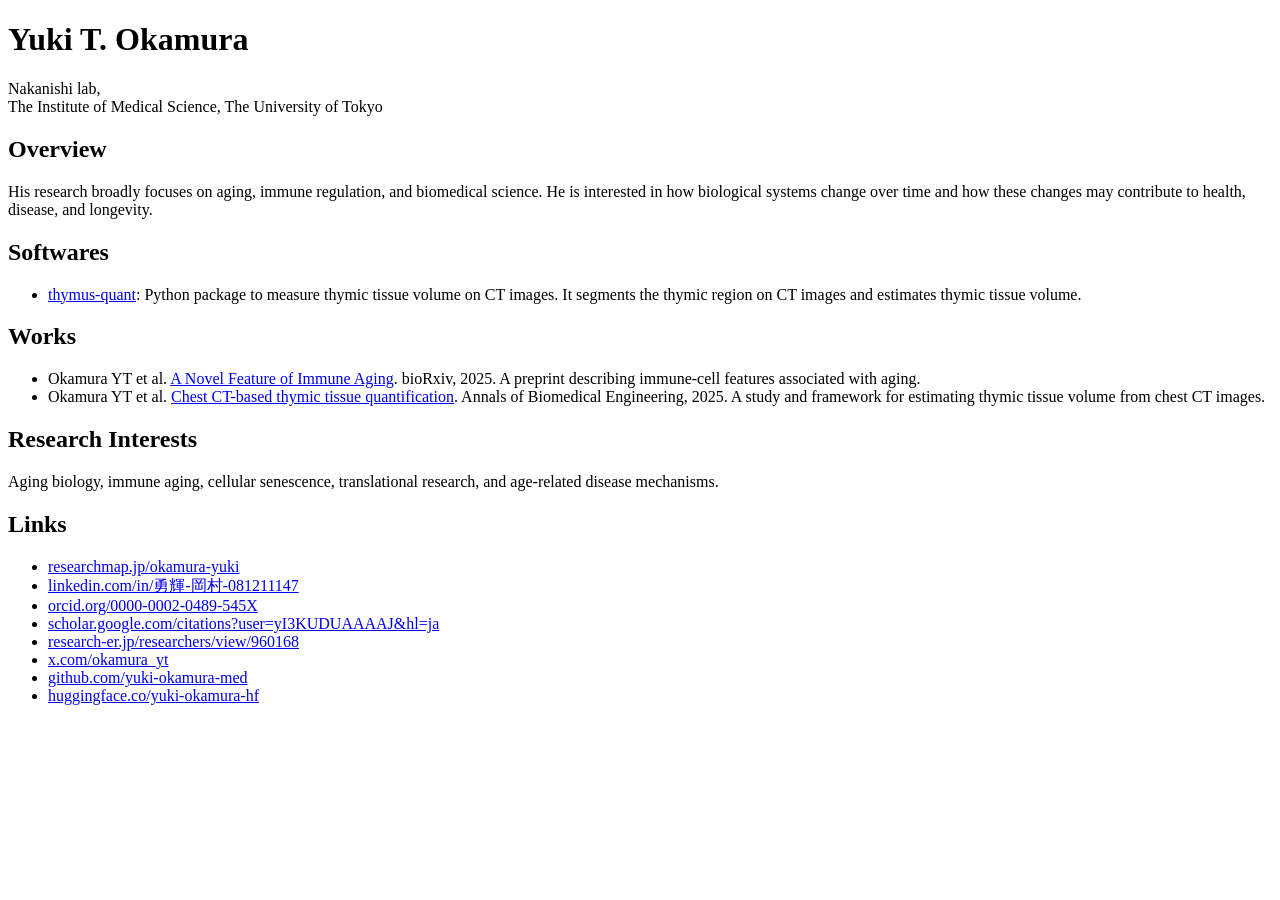
==== index.html @ 53ecd0bd "Update profile page with software and works" ====
<!doctype html>
<html lang="en">
<head>
  <meta charset="utf-8">
  <title>Yuki T. Okamura</title>
  <meta name="viewport" content="width=device-width, initial-scale=1">
  <meta name="description" content="Yuki T. Okamura is a researcher working on aging, immunity, and biomedical science.">
  <meta name="robots" content="index,follow">

<script type="application/ld+json">
{
  "@context": "https://schema.org",
  "@type": "Person",
  "name": "Yuki T. Okamura",
  "url": "https://yuki-okamura-med.github.io/profile/",
  "sameAs": [
    "https://researchmap.jp/okamura-yuki",
    "https://www.linkedin.com/in/%E5%8B%87%E8%BC%9D-%E5%B2%A1%E6%9D%91-081211147/?locale=en-US",
    "https://orcid.org/0000-0002-0489-545X",
    "https://scholar.google.com/citations?user=yI3KUDUAAAAJ&hl=ja",
    "https://research-er.jp/researchers/view/960168",
    "https://x.com/okamura_yt",
    "https://github.com/yuki-okamura-med/",
    "https://huggingface.co/yuki-okamura-hf"
  ]
}
</script>

  <link rel="stylesheet" href="styles.css">
</head>
<body>
  <main>
  <h1>Yuki T. Okamura</h1>
  <p>
    Nakanishi lab,<br>
    The Institute of Medical Science, The University of Tokyo
  </p>

  <section>
    <h2>Overview</h2>
    <p>
      His research broadly focuses on aging, immune regulation, and biomedical science. He is
      interested in how biological systems change over time and how these changes may contribute
      to health, disease, and longevity.
    </p>
  </section>

  <section>
    <h2>Softwares</h2>
    <ul>
      <li>
        <a href="https://github.com/yuki-okamura-med/thymus-quant">thymus-quant</a>:
        Python package to measure thymic tissue volume on CT images. It segments the thymic
        region on CT images and estimates thymic tissue volume.
      </li>
    </ul>
  </section>

  <section>
    <h2>Works</h2>
    <ul>
      <li>
        Okamura YT et al. <a href="https://www.biorxiv.org/content/10.1101/2025.07.22.666220v1">A Novel Feature of Immune Aging</a>.
        bioRxiv, 2025. A preprint describing immune-cell features associated with aging.
      </li>
      <li>
        Okamura YT et al. <a href="https://link.springer.com/article/10.1007/s10439-025-03805-z">Chest CT-based thymic tissue quantification</a>.
        Annals of Biomedical Engineering, 2025. A study and framework for estimating thymic tissue volume from chest CT images.
      </li>
    </ul>
  </section>

  <section>
    <h2>Research Interests</h2>
    <p>
      Aging biology, immune aging, cellular senescence, translational research, and age-related
      disease mechanisms.
    </p>
  </section>

  <section>
    <h2>Links</h2>
    <ul>
      <li><a href="https://researchmap.jp/okamura-yuki">researchmap.jp/okamura-yuki</a></li>
      <li><a href="https://www.linkedin.com/in/%E5%8B%87%E8%BC%9D-%E5%B2%A1%E6%9D%91-081211147/?locale=en-US">linkedin.com/in/勇輝-岡村-081211147</a></li>
      <li><a href="https://orcid.org/0000-0002-0489-545X">orcid.org/0000-0002-0489-545X</a></li>
      <li><a href="https://scholar.google.com/citations?user=yI3KUDUAAAAJ&hl=ja">scholar.google.com/citations?user=yI3KUDUAAAAJ&hl=ja</a></li>
      <li><a href="https://research-er.jp/researchers/view/960168">research-er.jp/researchers/view/960168</a></li>
      <li><a href="https://x.com/okamura_yt">x.com/okamura_yt</a></li>
      <li><a href="https://github.com/yuki-okamura-med/">github.com/yuki-okamura-med</a></li>
      <li><a href="https://huggingface.co/yuki-okamura-hf">huggingface.co/yuki-okamura-hf</a></li>
    </ul>
  </section>
  </main>
</body>
</html>
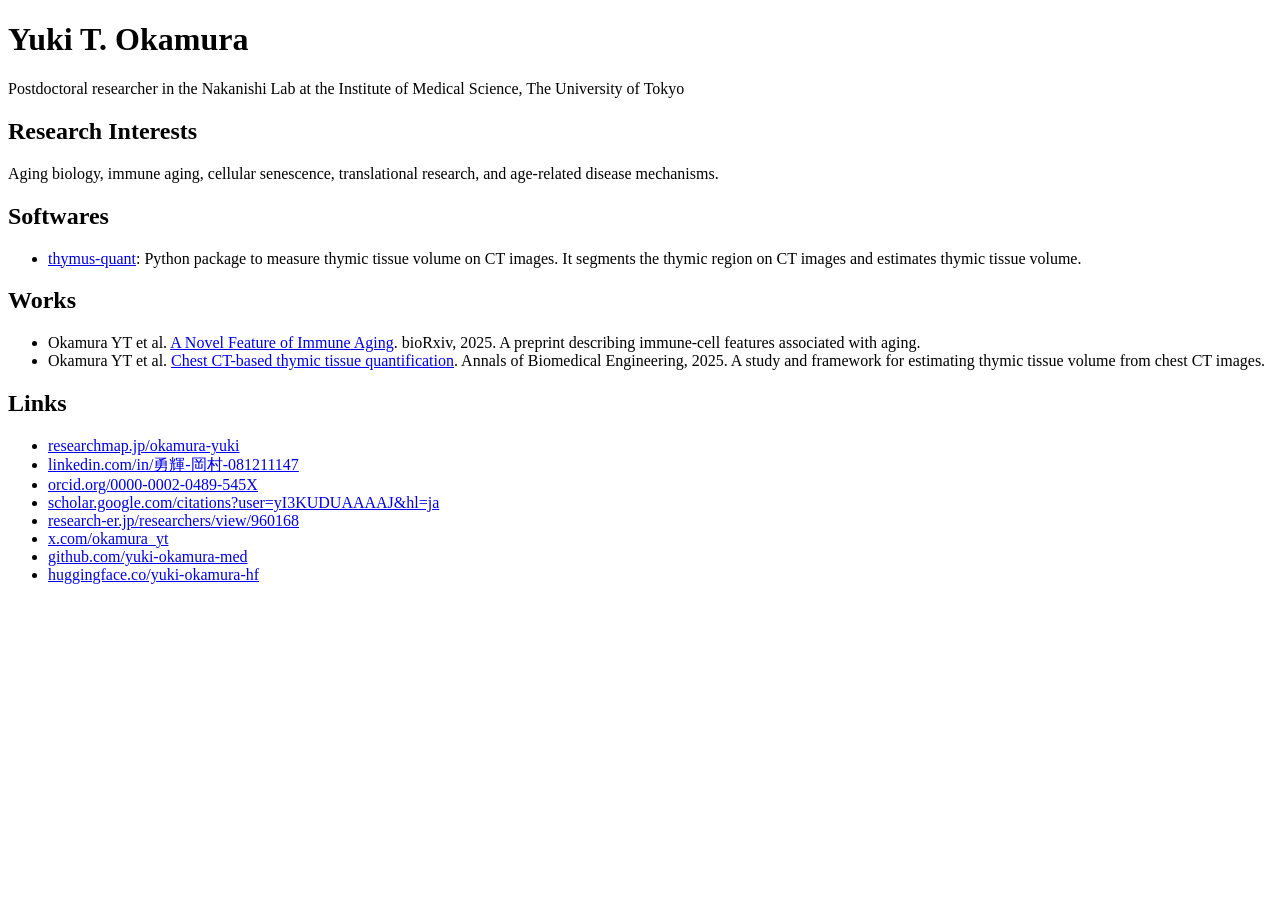
==== commit 2f4ae862: "Refine profile intro and research interests" ====
--- a/index.html
+++ b/index.html
@@ -32,16 +32,15 @@
   <main>
   <h1>Yuki T. Okamura</h1>
   <p>
-    Nakanishi lab,<br>
-    The Institute of Medical Science, The University of Tokyo
+    Postdoctoral researcher in the Nakanishi Lab at the Institute of Medical Science,
+    The University of Tokyo
   </p>
 
   <section>
-    <h2>Overview</h2>
+    <h2>Research Interests</h2>
     <p>
-      His research broadly focuses on aging, immune regulation, and biomedical science. He is
-      interested in how biological systems change over time and how these changes may contribute
-      to health, disease, and longevity.
+      Aging biology, immune aging, cellular senescence, translational research, and age-related
+      disease mechanisms.
     </p>
   </section>
 
@@ -71,14 +70,6 @@
   </section>
 
   <section>
-    <h2>Research Interests</h2>
-    <p>
-      Aging biology, immune aging, cellular senescence, translational research, and age-related
-      disease mechanisms.
-    </p>
-  </section>
-
-  <section>
     <h2>Links</h2>
     <ul>
       <li><a href="https://researchmap.jp/okamura-yuki">researchmap.jp/okamura-yuki</a></li>
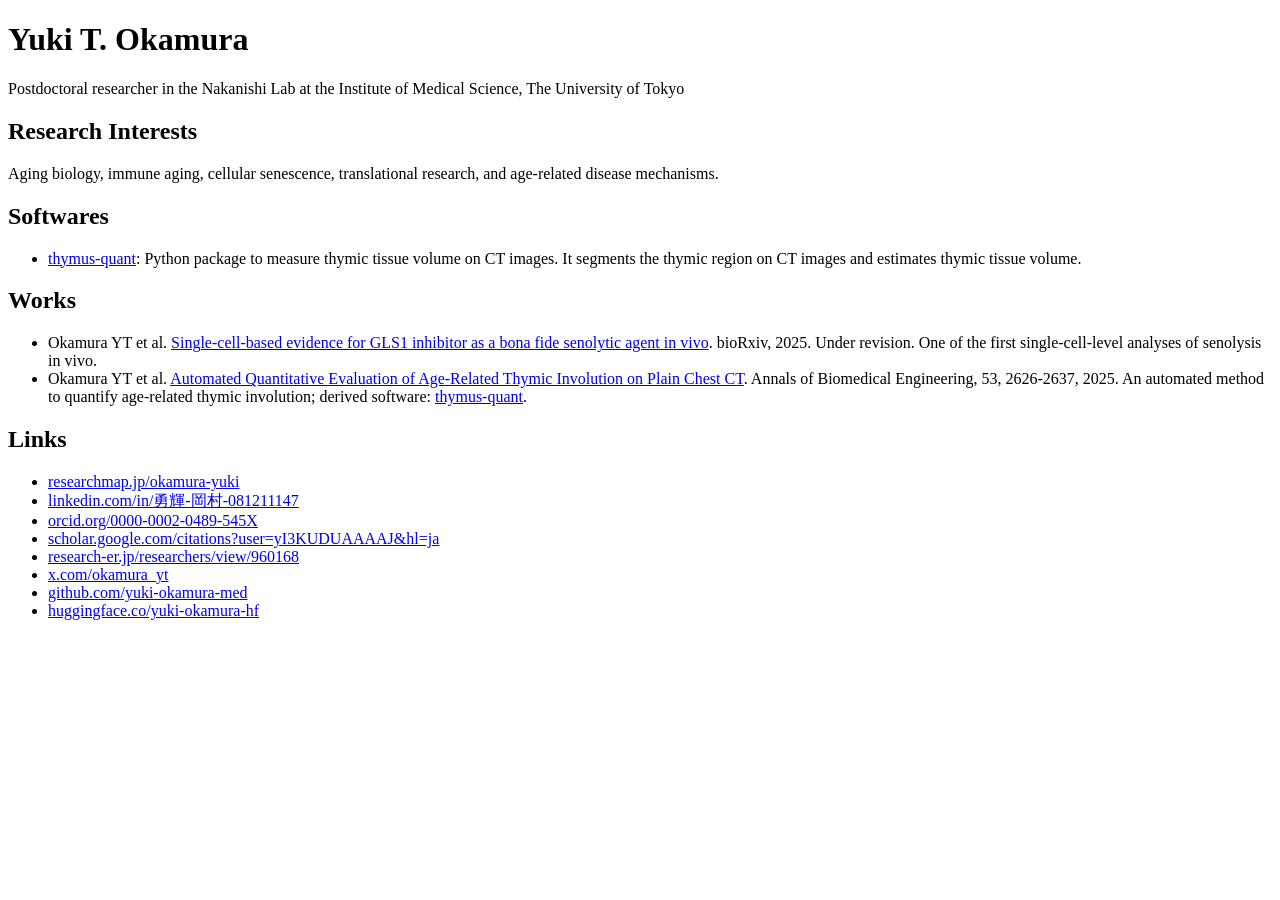
==== commit 0c3b48c4: "Update selected works descriptions" ====
--- a/index.html
+++ b/index.html
@@ -59,12 +59,12 @@
     <h2>Works</h2>
     <ul>
       <li>
-        Okamura YT et al. <a href="https://www.biorxiv.org/content/10.1101/2025.07.22.666220v1">A Novel Feature of Immune Aging</a>.
-        bioRxiv, 2025. A preprint describing immune-cell features associated with aging.
+        Okamura YT et al. <a href="https://www.biorxiv.org/content/10.1101/2025.07.22.666220v1">Single-cell-based evidence for GLS1 inhibitor as a bona fide senolytic agent in vivo</a>.
+        bioRxiv, 2025. Under revision. One of the first single-cell-level analyses of senolysis in vivo.
       </li>
       <li>
-        Okamura YT et al. <a href="https://link.springer.com/article/10.1007/s10439-025-03805-z">Chest CT-based thymic tissue quantification</a>.
-        Annals of Biomedical Engineering, 2025. A study and framework for estimating thymic tissue volume from chest CT images.
+        Okamura YT et al. <a href="https://link.springer.com/article/10.1007/s10439-025-03805-z">Automated Quantitative Evaluation of Age-Related Thymic Involution on Plain Chest CT</a>.
+        Annals of Biomedical Engineering, 53, 2626-2637, 2025. An automated method to quantify age-related thymic involution; derived software: <a href="https://github.com/yuki-okamura-med/thymus-quant">thymus-quant</a>.
       </li>
     </ul>
   </section>
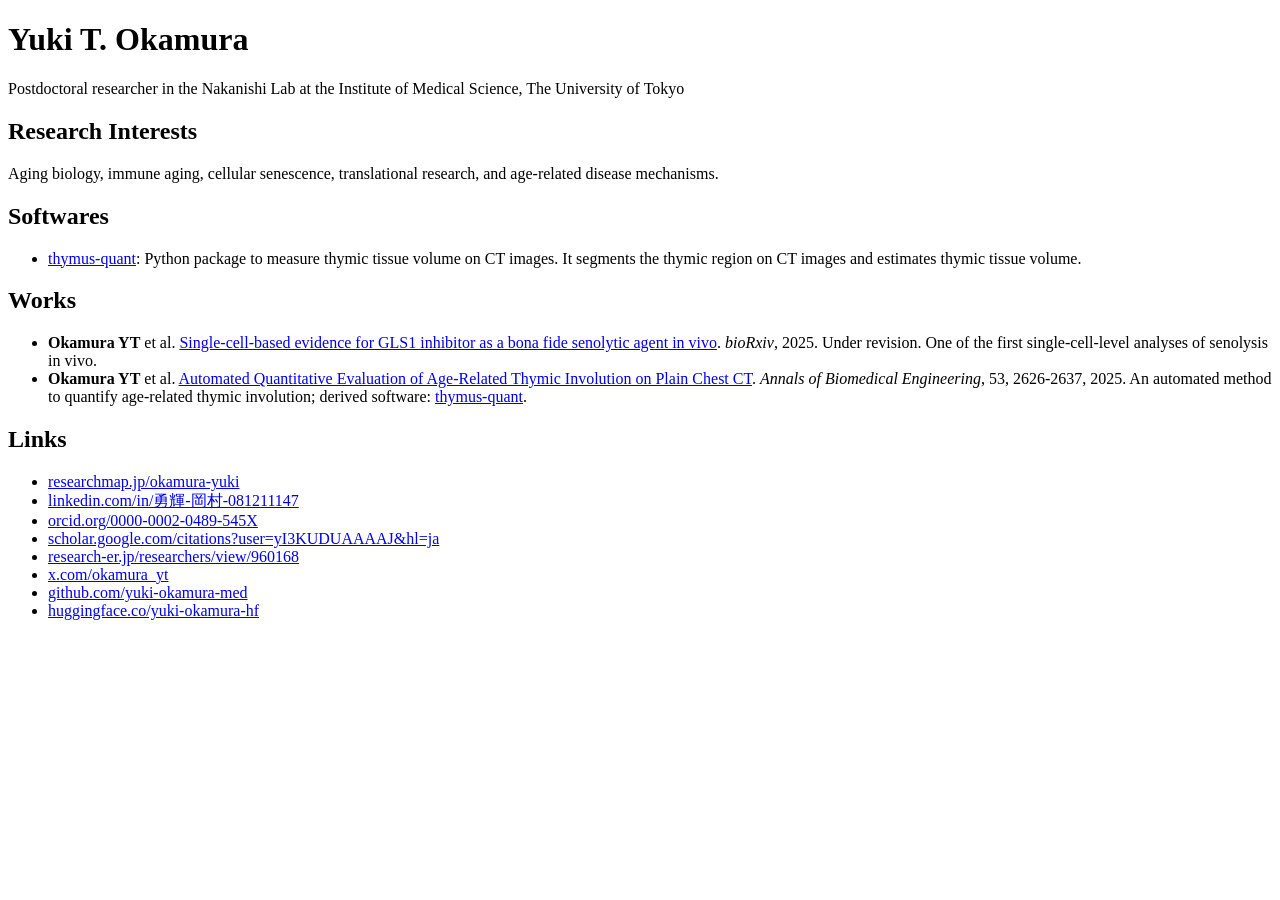
==== commit d680e255: "Format selected works citations" ====
--- a/index.html
+++ b/index.html
@@ -59,12 +59,12 @@
     <h2>Works</h2>
     <ul>
       <li>
-        Okamura YT et al. <a href="https://www.biorxiv.org/content/10.1101/2025.07.22.666220v1">Single-cell-based evidence for GLS1 inhibitor as a bona fide senolytic agent in vivo</a>.
-        bioRxiv, 2025. Under revision. One of the first single-cell-level analyses of senolysis in vivo.
+        <strong>Okamura YT</strong> et al. <a href="https://www.biorxiv.org/content/10.1101/2025.07.22.666220v1">Single-cell-based evidence for GLS1 inhibitor as a bona fide senolytic agent in vivo</a>.
+        <em>bioRxiv</em>, 2025. Under revision. One of the first single-cell-level analyses of senolysis in vivo.
       </li>
       <li>
-        Okamura YT et al. <a href="https://link.springer.com/article/10.1007/s10439-025-03805-z">Automated Quantitative Evaluation of Age-Related Thymic Involution on Plain Chest CT</a>.
-        Annals of Biomedical Engineering, 53, 2626-2637, 2025. An automated method to quantify age-related thymic involution; derived software: <a href="https://github.com/yuki-okamura-med/thymus-quant">thymus-quant</a>.
+        <strong>Okamura YT</strong> et al. <a href="https://link.springer.com/article/10.1007/s10439-025-03805-z">Automated Quantitative Evaluation of Age-Related Thymic Involution on Plain Chest CT</a>.
+        <em>Annals of Biomedical Engineering</em>, 53, 2626-2637, 2025. An automated method to quantify age-related thymic involution; derived software: <a href="https://github.com/yuki-okamura-med/thymus-quant">thymus-quant</a>.
       </li>
     </ul>
   </section>
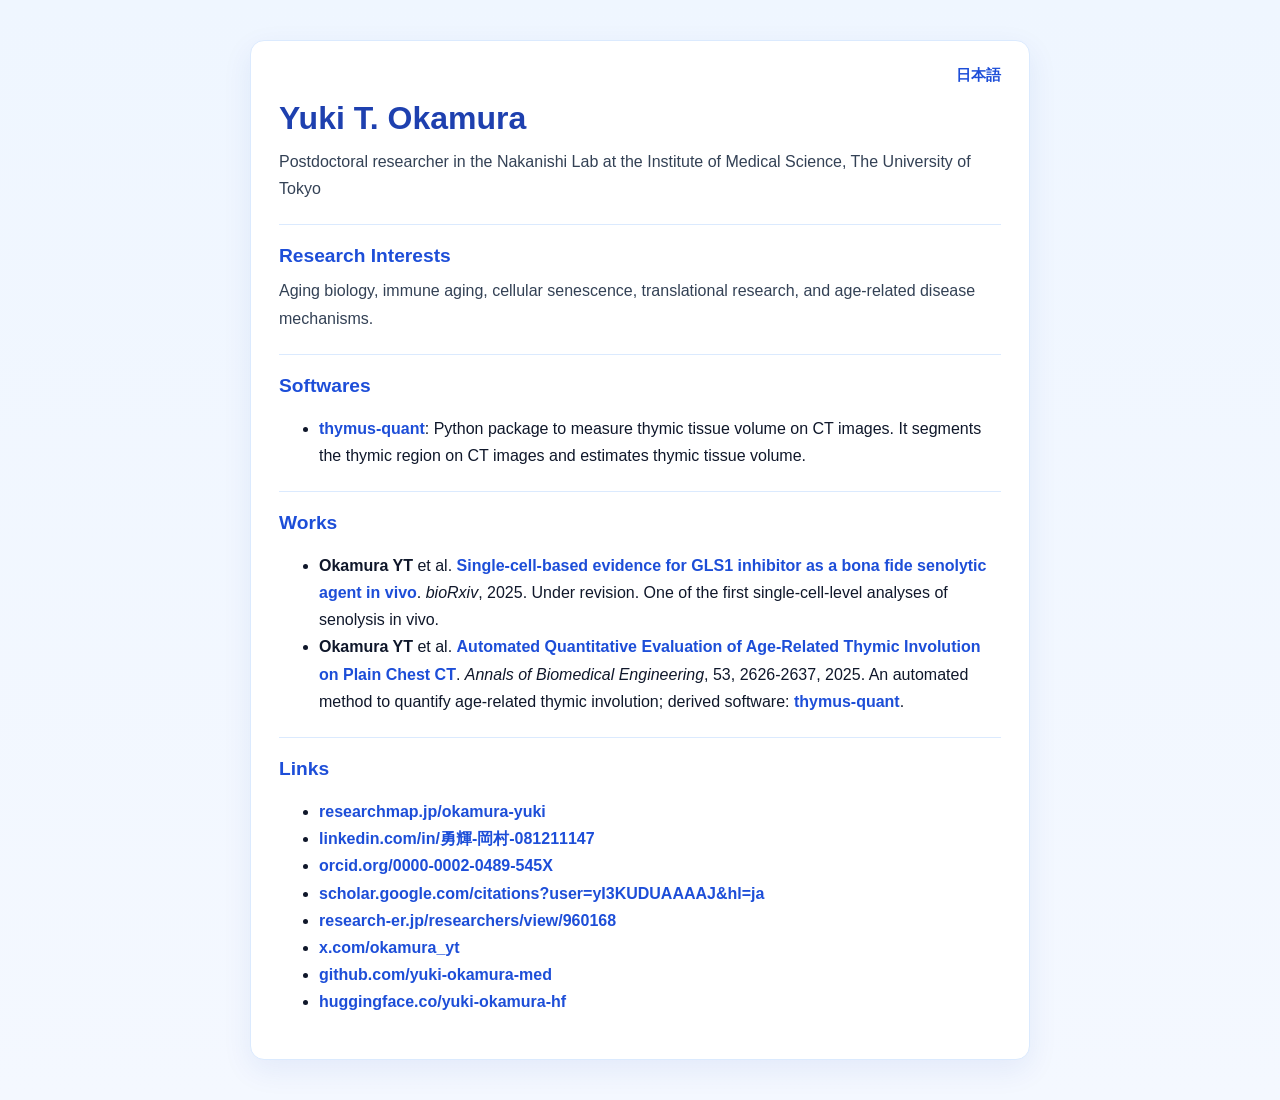
==== commit 50e8970c: "Add Japanese profile page and language switch" ====
--- a/index.html
+++ b/index.html
@@ -30,6 +30,9 @@
 </head>
 <body>
   <main>
+  <nav class="language-switch" aria-label="Language">
+    <a href="ja/">日本語</a>
+  </nav>
   <h1>Yuki T. Okamura</h1>
   <p>
     Postdoctoral researcher in the Nakanishi Lab at the Institute of Medical Science,
--- a/styles.css
+++ b/styles.css
@@ -0,0 +1,74 @@
+/* Simple, LLM-friendly structure: tag-based styling with minimal classes */
+:root {
+  --bg: #f4f8ff;
+  --surface: #ffffff;
+  --text: #0f172a;
+  --muted: #334155;
+  --primary: #1d4ed8;
+  --primary-dark: #1e40af;
+  --border: #dbeafe;
+}
+
+* {
+  box-sizing: border-box;
+}
+
+body {
+  margin: 0;
+  padding: 40px 20px;
+  background: linear-gradient(180deg, #eff6ff 0%, var(--bg) 100%);
+  color: var(--text);
+  font-family: -apple-system, BlinkMacSystemFont, "Segoe UI", Roboto, "Helvetica Neue", Arial, sans-serif;
+  line-height: 1.7;
+}
+
+main {
+  max-width: 780px;
+  margin: 0 auto;
+  background: var(--surface);
+  border: 1px solid var(--border);
+  border-radius: 14px;
+  padding: 28px;
+  box-shadow: 0 10px 30px rgba(30, 64, 175, 0.08);
+}
+
+.language-switch {
+  text-align: right;
+  font-size: 0.92rem;
+  margin: -6px 0 10px;
+}
+
+h1 {
+  margin: 0 0 10px;
+  color: var(--primary-dark);
+  font-size: 2rem;
+  line-height: 1.25;
+}
+
+h2 {
+  margin: 0 0 8px;
+  color: var(--primary);
+  font-size: 1.2rem;
+  line-height: 1.35;
+}
+
+p {
+  margin: 0;
+  color: var(--muted);
+}
+
+section {
+  margin-top: 22px;
+  padding-top: 18px;
+  border-top: 1px solid var(--border);
+}
+
+a {
+  color: var(--primary);
+  text-decoration: none;
+  font-weight: 600;
+}
+
+a:hover {
+  text-decoration: underline;
+}
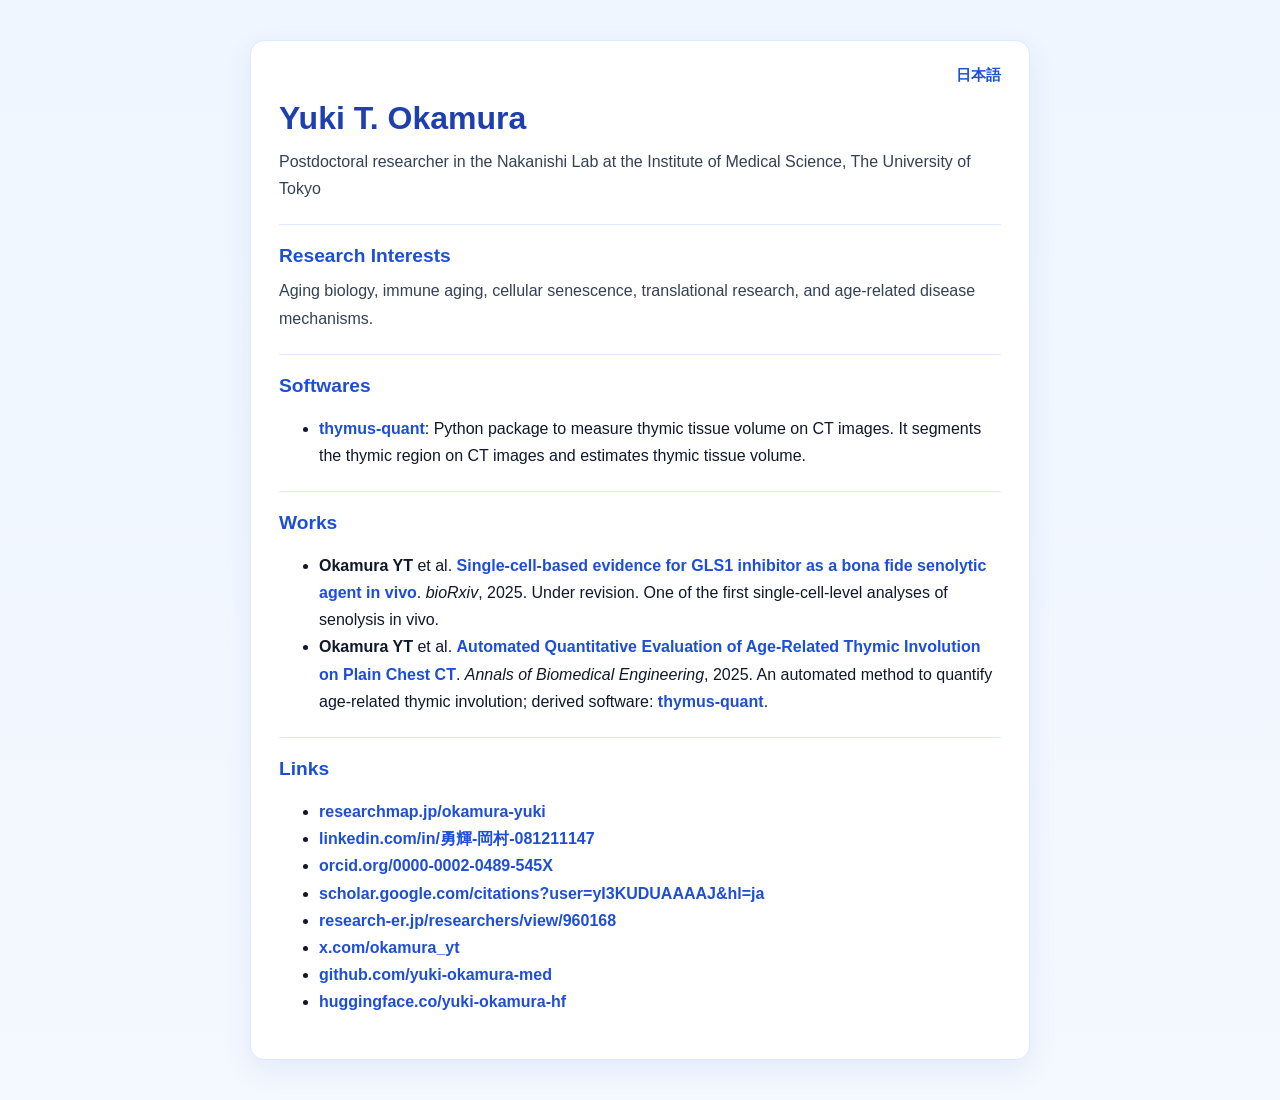
==== commit 658c98f4: "Simplify thymic involution citation" ====
--- a/index.html
+++ b/index.html
@@ -67,7 +67,7 @@
       </li>
       <li>
         <strong>Okamura YT</strong> et al. <a href="https://link.springer.com/article/10.1007/s10439-025-03805-z">Automated Quantitative Evaluation of Age-Related Thymic Involution on Plain Chest CT</a>.
-        <em>Annals of Biomedical Engineering</em>, 53, 2626-2637, 2025. An automated method to quantify age-related thymic involution; derived software: <a href="https://github.com/yuki-okamura-med/thymus-quant">thymus-quant</a>.
+        <em>Annals of Biomedical Engineering</em>, 2025. An automated method to quantify age-related thymic involution; derived software: <a href="https://github.com/yuki-okamura-med/thymus-quant">thymus-quant</a>.
       </li>
     </ul>
   </section>
